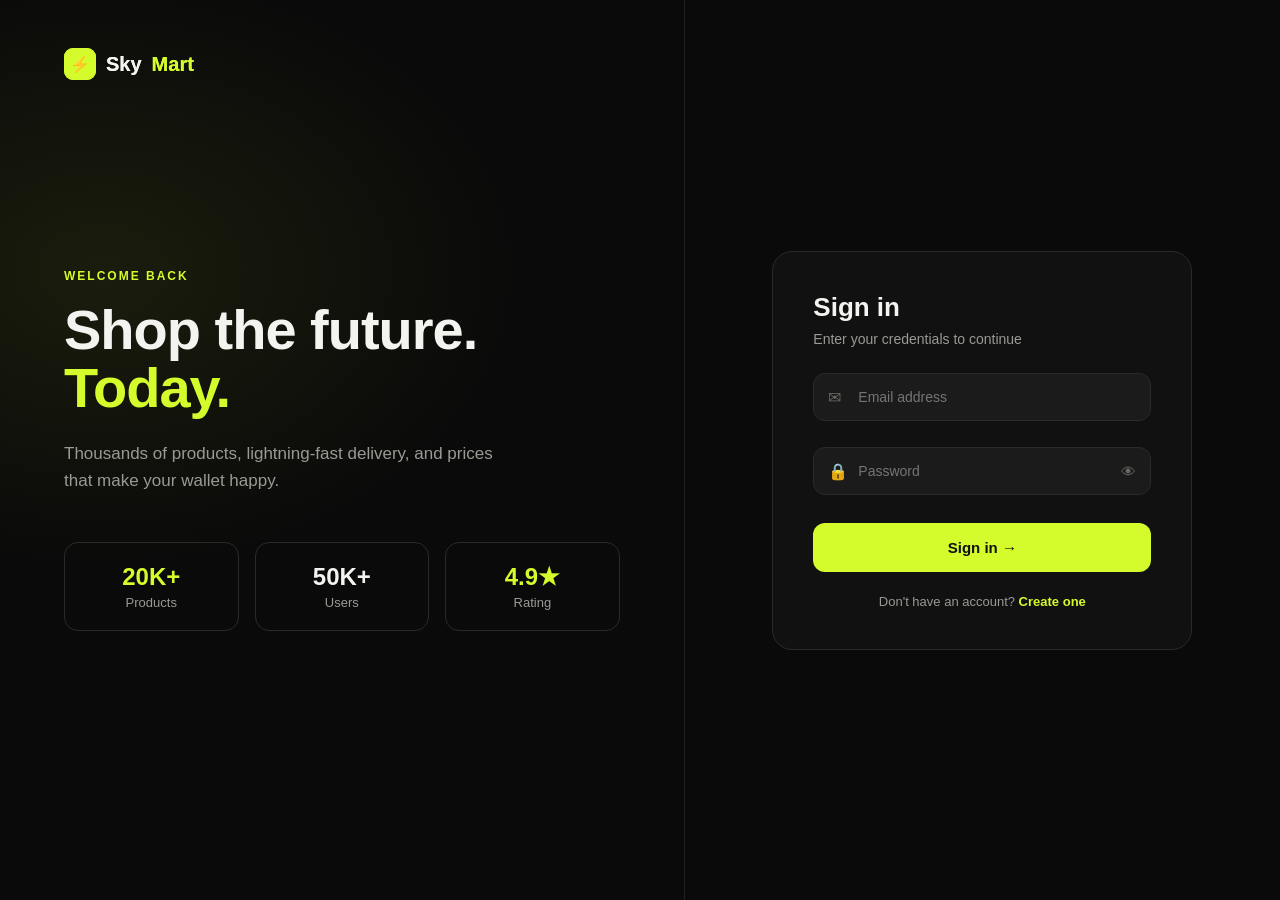
==== SkyMart-Separated/index.html @ 5b9cf9fe "first commit" ====
<!doctype html>
<html lang="en">

<head>
  <meta charset="UTF-8" />
  <title>SkyMart</title>
  <meta name="viewport" content="width=device-width, initial-scale=1.0" />
  <link rel="stylesheet" href="style.css" />
</head>

<body>
  <!-- ================= LOGIN VIEW ================= -->
  <section id="login-view" class="view active">
    <div class="login-left">
      <div class="brand">
        <span class="bolt">⚡</span><span class="sky">Sky</span><span class="mart">Mart</span>
      </div>
      <div class="eyebrow">WELCOME BACK</div>
      <div class="hero-title">
        Shop the future.<br /><span class="accent">Today.</span>
      </div>
      <p class="hero-sub">
        Thousands of products, lightning-fast delivery, and prices that make
        your wallet happy.
      </p>
      <div class="login-stats">
        <div class="lstat">
          <div class="num">20K+</div>
          <div class="lbl">Products</div>
        </div>
        <div class="lstat">
          <div class="num white">50K+</div>
          <div class="lbl">Users</div>
        </div>
        <div class="lstat">
          <div class="num">4.9★</div>
          <div class="lbl">Rating</div>
        </div>
      </div>
    </div>
    <div class="brand login-mobile-brand">
      <span class="bolt">⚡</span><span class="sky">Sky</span><span class="mart">Mart</span>
    </div>
    <div class="login-right">
      <div class="login-card">
        <div id="signin-form">
          <h2>Sign in</h2>
          <p class="sub">Enter your credentials to continue</p>
          <div class="field">
            <span class="icon">✉</span>
            <input id="email" type="email" placeholder="Email address" />
          </div>
          <div class="field">
            <span class="icon">🔒</span>
            <input id="password" type="password" placeholder="Password" />
            <span class="eye" onclick="togglePw('password')">👁</span>
          </div>
          <div class="error-msg" id="signin-error">
            Please enter both email and password.
          </div>
          <button class="signin-btn" onclick="signIn()">Sign in →</button>
          <div class="create-link">
            Don't have an account?
            <b onclick="toggleAuthForm('signup')">Create one</b>
          </div>
        </div>

        <div id="signup-form" style="display: none">
          <h2>Create account</h2>
          <p class="sub">Join SkyMart in a few seconds</p>
          <div class="field">
            <span class="icon">👤</span>
            <input id="signup-name" type="text" placeholder="Full name" />
          </div>
          <div class="field">
            <span class="icon">✉</span>
            <input id="signup-email" type="email" placeholder="Email address" />
          </div>
          <div class="field">
            <span class="icon">🔒</span>
            <input id="signup-password" type="password" placeholder="Password" />
            <span class="eye" onclick="togglePw('signup-password')">👁</span>
          </div>
          <div class="error-msg" id="signup-error">
            Please fill in all fields.
          </div>
          <button class="signin-btn" onclick="signUp()">
            Create account →
          </button>
          <div class="create-link">
            Already have an account?
            <b onclick="toggleAuthForm('signin')">Sign in</b>
          </div>
        </div>
      </div>
    </div>
  </section>

  <!-- ================= DASHBOARD VIEW ================= -->
  <section id="dashboard-view" class="view">
    <header class="topbar">
      <div class="brand" onclick="goPage('home')">
        <span class="bolt">⚡</span><span class="sky">Sky</span><span class="mart">Mart</span>
      </div>
      <nav class="mainnav">
        <a id="nav-home" class="active" onclick="goPage('home')">Home</a>
        <a id="nav-shop" onclick="goPage('shop')">Shop</a>
        <a id="nav-about" onclick="goPage('about')">About</a>
      </nav>
      <div class="nav-right">
        <div class="user-pill-wrap">
          <div class="user-pill" onclick="toggleProfileMenu()">
            <span class="avatar" id="nav-avatar">D</span>
            <span id="nav-username">Dhruv Sharma</span> ⌄
          </div>
          <div class="profile-menu" id="profile-menu">
            <button onclick="
                  closeProfileMenu();
                  showToastMsg('👤 Profile page coming soon');
                ">
              View Profile
            </button>
            <button onclick="
                  closeProfileMenu();
                  showToastMsg('📦 No past orders yet');
                ">
              My Orders
            </button>
            <button onclick="
                  closeProfileMenu();
                  goPage('shop');
                ">
              My Wishlist
            </button>
            <hr />
            <button class="danger" onclick="
                  closeProfileMenu();
                  signOut();
                ">
              Sign out
            </button>
          </div>
        </div>
        <button class="icon-btn" onclick="openCart()">
          🛒<span class="cart-badge" id="cart-badge" style="display: none">0</span>
        </button>
        <button class="icon-btn" onclick="signOut()">⇥</button>
      </div>
    </header>

    <main class="dash">
      <!-- ---- HOME PAGE ---- -->
      <div class="page active" id="page-home">
        <div class="hero-panel">
          <div class="left">
            <div class="greet">GOOD AFTERNOON 👋</div>
            <div class="welcome-title">
              Welcome back,<br /><span class="name" id="home-username">Dhruv!</span>
            </div>
            <p class="hero-desc">
              Discover today's picks — hand-curated products across
              electronics, fashion, and more.
            </p>
            <div class="hero-actions">
              <button class="btn-primary" onclick="goPage('shop')">
                Shop Now →
              </button>
              <button class="btn-secondary" onclick="goPage('shop')">
                View All Products
              </button>
            </div>
          </div>
          <div class="right">
            <button class="badge-card olive" onclick="goPage('shop')">
              <div class="big">20+</div>
              <div class="small">Products Available</div>
            </button>
            <button class="badge-card" onclick="showToastMsg('🚚 Free delivery on orders above ₹999')">
              <div class="big">Free</div>
              <div class="small">Delivery on ₹999+</div>
            </button>
          </div>
        </div>

        <div class="stat-row">
          <button class="stat-card" onclick="openCart()">
            <div class="stat-ico green">📦</div>
            <div>
              <div class="num" id="stat-cart-items">0</div>
              <div class="lbl">Cart Items</div>
              <div class="lbl2">In your bag</div>
            </div>
          </button>
          <button class="stat-card" onclick="openCart()">
            <div class="stat-ico blue">📈</div>
            <div>
              <div class="num" id="stat-cart-value">$0.00</div>
              <div class="lbl">Cart Value</div>
              <div class="lbl2">Ready to checkout</div>
            </div>
          </button>
          <button class="stat-card" onclick="seeAll('top')">
            <div class="stat-ico amber">⭐</div>
            <div>
              <div class="num">5</div>
              <div class="lbl">Top Products</div>
              <div class="lbl2">Highly rated</div>
            </div>
          </button>
          <button class="stat-card" onclick="goPage('shop')">
            <div class="stat-ico violet">🏷</div>
            <div>
              <div class="num">6</div>
              <div class="lbl">Categories</div>
              <div class="lbl2">To explore</div>
            </div>
          </button>
        </div>

        <div class="section-head">
          <h3>Shop by Category</h3>
          <button class="view-all" onclick="goPage('shop')">
            View All →
          </button>
        </div>
        <div class="cat-grid" id="home-cat-grid"></div>

        <div class="panels-row">
          <div class="panel">
            <div class="panel-head">
              <div class="title">⭐ Top Rated</div>
              <button class="see" onclick="seeAll('top')">See all →</button>
            </div>
            <div id="home-top-rated"></div>
          </div>
          <div class="panel">
            <div class="panel-head">
              <div class="title">⚡ New Arrivals</div>
              <button class="see" onclick="seeAll('new')">See all →</button>
            </div>
            <div id="home-new-arrivals"></div>
          </div>
        </div>

        <div class="feature-row">
          <button class="feature-card" onclick="
                showToastMsg(
                  '⚡ Same-day delivery available on select pin codes',
                )
              ">
            <div class="ico">⚡</div>
            <div>
              <div class="ftitle">Fast Delivery</div>
              <div class="fsub">Same-day on select items</div>
            </div>
          </button>
          <button class="feature-card" onclick="
                showToastMsg(
                  '🛡 All payments are secured with 256-bit encryption',
                )
              ">
            <div class="ico">🛡</div>
            <div>
              <div class="ftitle">Secure Payments</div>
              <div class="fsub">100% encrypted checkout</div>
            </div>
          </button>
          <button class="feature-card" onclick="
                showToastMsg(
                  '🏷 Found it cheaper elsewhere? We will match the price',
                )
              ">
            <div class="ico">🏷</div>
            <div>
              <div class="ftitle">Best Prices</div>
              <div class="fsub">Price-match guarantee</div>
            </div>
          </button>
        </div>
      </div>

      <!-- ---- SHOP PAGE ---- -->
      <div class="page" id="page-shop">
        <div class="shop-head">
          <h2>Shop All Products</h2>
          <p>Browse the full SkyMart catalog across every category.</p>
        </div>
        <div class="filter-banner" id="filter-banner">
          <span id="filter-banner-text"></span>
          <button onclick="clearTagFilter()">✕</button>
        </div>
        <div class="search-row">
          <input type="text" id="search-input" placeholder="Search products…" oninput="onSearch()" />
        </div>
        <div class="chip-row" id="chip-row"></div>
        <div class="shop-grid" id="shop-grid"></div>
      </div>

      <!-- ---- ABOUT PAGE ---- -->
      <div class="page" id="page-about">
        <div class="about-hero">
          <h2>Shopping made <span class="accent">simple</span>.</h2>
          <p>
            SkyMart is a curated marketplace built to make everyday shopping
            fast, honest, and a little more delightful — from electronics to
            home essentials, all in one place.
          </p>
        </div>
        <div class="about-grid">
          <button class="about-card" onclick="
                showToastMsg(
                  '🚀 We started SkyMart in 2021 with one warehouse and a big idea',
                )
              ">
            <div class="ico">🚀</div>
            <h4>Our Mission</h4>
            <p>
              Bring quality products to every doorstep with transparent
              pricing and zero guesswork.
            </p>
          </button>
          <button class="about-card" onclick="
                showToastMsg(
                  '🌍 12 fulfilment hubs and counting, across the country',
                )
              ">
            <div class="ico">🌍</div>
            <h4>Where We Ship</h4>
            <p>
              Serving customers nationwide with regional hubs that keep
              delivery times short.
            </p>
          </button>
          <button class="about-card" onclick="
                showToastMsg(
                  '🤝 Every seller on SkyMart is verified before they can list',
                )
              ">
            <div class="ico">🤝</div>
            <h4>Our Promise</h4>
            <p>
              Every item is checked for quality, and every order is backed by
              our price-match guarantee.
            </p>
          </button>
        </div>

        <div class="about-faq">
          <div class="faq-item" onclick="toggleFaq(this)">
            <div class="faq-q">
              <span>What are your delivery timelines?</span><span class="chev">⌄</span>
            </div>
            <div class="faq-a">
              Most orders arrive within 2–5 business days. Select items in
              major cities qualify for same-day delivery.
            </div>
          </div>
          <div class="faq-item" onclick="toggleFaq(this)">
            <div class="faq-q">
              <span>What is your return policy?</span><span class="chev">⌄</span>
            </div>
            <div class="faq-a">
              You can return most items within 7 days of delivery for a full
              refund, as long as they're unused and in original packaging.
            </div>
          </div>
          <div class="faq-item" onclick="toggleFaq(this)">
            <div class="faq-q">
              <span>Do you ship internationally?</span><span class="chev">⌄</span>
            </div>
            <div class="faq-a">
              Not yet — right now SkyMart only delivers within the country,
              but international shipping is on our roadmap.
            </div>
          </div>
        </div>

        <div class="about-contact">
          <div>
            <h4>Need help with an order?</h4>
            <p>
              Our support team replies within a few hours, every day of the
              week.
            </p>
          </div>
          <button class="btn-primary" onclick="
                showToastMsg(
                  '📩 Support request sent! We will email you shortly.',
                )
              ">
            Contact Support
          </button>
        </div>
      </div>
    </main>
  </section>

  <!-- ================= CART OVERLAY ================= -->
  <div class="overlay" id="cart-overlay" onclick="closeCartOutside(event)">
    <div class="cart-panel">
      <div class="cart-head">
        <h3>Your Cart</h3>
        <button class="cart-close" onclick="closeCart()">✕</button>
      </div>
      <div class="cart-body" id="cart-body"></div>
      <div class="cart-foot" id="cart-foot" style="display: none">
        <div class="cart-total-row">
          <span>Total</span><b id="cart-total">$0.00</b>
        </div>
        <button class="signin-btn" onclick="openCheckout()">
          Checkout →
        </button>
      </div>
    </div>
  </div>

  <!-- ================= PRODUCT DETAIL MODAL ================= -->
  <div class="overlay center" id="product-overlay" onclick="closeOverlayOutside(event, 'product-overlay')">
    <div class="modal-card">
      <div class="cart-head">
        <h3>Product Details</h3>
        <button class="cart-close" onclick="closeModal('product-overlay')">
          ✕
        </button>
      </div>
      <div class="modal-body">
        <div class="pd-thumb" id="pd-thumb"></div>
        <div class="pd-cat" id="pd-cat"></div>
        <div class="pd-name" id="pd-name"></div>
        <div class="pd-price" id="pd-price"></div>
        <p class="pd-desc" id="pd-desc"></p>
        <div class="pd-actions">
          <button class="signin-btn" id="pd-add-btn" style="margin-top: 0"></button>
        </div>
      </div>
    </div>
  </div>

  <!-- ================= CHECKOUT MODAL ================= -->
  <div class="overlay center" id="checkout-overlay" onclick="closeOverlayOutside(event, 'checkout-overlay')">
    <div class="modal-card">
      <div class="cart-head">
        <h3>Checkout</h3>
        <button class="cart-close" onclick="closeModal('checkout-overlay')">
          ✕
        </button>
      </div>
      <div class="modal-body">
        <div class="form-row">
          <label>Full name</label>
          <input type="text" id="co-name" placeholder="Dhruv Sharma" />
        </div>
        <div class="form-row">
          <label>Delivery address</label>
          <input type="text" id="co-address" placeholder="House no., street, area" />
        </div>
        <div class="form-2col">
          <div class="form-row">
            <label>City</label>
            <input type="text" id="co-city" placeholder="Noida" />
          </div>
          <div class="form-row">
            <label>Pincode</label>
            <input type="text" id="co-pincode" placeholder="201301" />
          </div>
        </div>
        <div class="form-row">
          <label>Payment method</label>
          <div class="pay-row">
            <button class="pay-chip active" id="pay-upi" onclick="selectPayment('upi')">
              UPI
            </button>
            <button class="pay-chip" id="pay-card" onclick="selectPayment('card')">
              Card
            </button>
            <button class="pay-chip" id="pay-cod" onclick="selectPayment('cod')">
              Cash on Delivery
            </button>
          </div>
        </div>
        <div class="co-summary" id="co-summary"></div>
        <div class="error-msg" id="checkout-error">
          Please fill in your name and address.
        </div>
        <button class="signin-btn" onclick="placeOrder()">
          Place Order →
        </button>
      </div>
    </div>
  </div>

  <div class="toast" id="toast">✅ Logged out. See you soon! 👋</div>

  <script src="script.js"></script>
</body>

</html>
---- SkyMart-Separated/style.css ----
:root {
  --bg: #0a0a0a;
  --panel: #111111;
  --panel-2: #161616;
  --border: #2a2a2a;
  --border-soft: #1f1f1f;
  --lime: #d4fb2b;
  --lime-dim: #a8c922;
  --text: #f3f3f0;
  --text-dim: #9a9a94;
  --text-faint: #6b6b66;
  --white-card: #ffffff;
  --white-card-text: #111111;
}
* {
  box-sizing: border-box;
  margin: 0;
  padding: 0;
}
body {
  background: var(--bg);
  color: var(--text);
  font-family:
    "Inter",
    -apple-system,
    BlinkMacSystemFont,
    "Segoe UI",
    sans-serif;
  -webkit-font-smoothing: antialiased;
}
a {
  color: inherit;
  text-decoration: none;
}
button {
  font-family: inherit;
  cursor: pointer;
}

.view {
  display: none;
}
.view.active {
  display: block;
}
.page {
  display: none;
}
.page.active {
  display: block;
}

/* ---------- LOGIN VIEW ---------- */
#login-view {
  min-height: 100vh;
  display: grid;
  grid-template-columns: 1.15fr 1fr;
}
#login-view:not(.active) {
  display: none;
}
.login-mobile-brand {
  display: none;
}
@media (max-width: 900px) {
  #login-view {
    grid-template-columns: 1fr;
  }
  .login-left {
    display: none;
  }
  .login-mobile-brand {
    display: flex;
    align-items: center;
    gap: 10px;
    font-size: 19px;
    font-weight: 700;
    padding: 24px 20px 0;
    justify-content: center;
    position: static;
    top: auto;
    left: auto;
  }
}
.login-left {
  position: relative;
  padding: 56px 64px;
  display: flex;
  flex-direction: column;
  justify-content: center;
  background:
    radial-gradient(
      700px 500px at 15% 30%,
      rgba(212, 251, 43, 0.08),
      transparent 60%
    ),
    var(--bg);
  border-right: 1px solid var(--border-soft);
}
.brand {
  display: flex;
  align-items: center;
  gap: 10px;
  font-size: 20px;
  font-weight: 700;
  position: absolute;
  top: 48px;
  left: 64px;
  cursor: pointer;
}
.brand .bolt {
  width: 32px;
  height: 32px;
  background: var(--lime);
  border-radius: 9px;
  display: flex;
  align-items: center;
  justify-content: center;
  color: #111;
  font-size: 16px;
}
.brand .sky {
  color: var(--text);
}
.brand .mart {
  color: var(--lime);
}
.eyebrow {
  color: var(--lime);
  letter-spacing: 2px;
  font-size: 12px;
  font-weight: 700;
  margin-bottom: 18px;
}
.hero-title {
  font-size: 56px;
  font-weight: 800;
  line-height: 1.05;
  letter-spacing: -1px;
}
.hero-title .accent {
  color: var(--lime);
}
.hero-sub {
  margin-top: 22px;
  color: var(--text-dim);
  font-size: 17px;
  line-height: 1.6;
  max-width: 440px;
}
.login-stats {
  display: flex;
  gap: 16px;
  margin-top: 48px;
}
.lstat {
  border: 1px solid var(--border);
  border-radius: 14px;
  padding: 20px 26px;
  text-align: center;
  flex: 1;
}
.lstat .num {
  font-size: 24px;
  font-weight: 800;
  color: var(--lime);
}
.lstat .num.white {
  color: var(--text);
}
.lstat .lbl {
  font-size: 13px;
  color: var(--text-dim);
  margin-top: 4px;
}
.login-right {
  display: flex;
  align-items: center;
  justify-content: center;
  padding: 40px;
  position: relative;
}
.login-card {
  width: 100%;
  max-width: 420px;
  background: var(--panel);
  border: 1px solid var(--border);
  border-radius: 20px;
  padding: 40px;
}
.login-card h2 {
  font-size: 26px;
  font-weight: 800;
}
.login-card p.sub {
  color: var(--text-dim);
  margin-top: 8px;
  font-size: 14px;
}
.field {
  margin-top: 26px;
  position: relative;
}
.field input {
  width: 100%;
  background: #1b1b1b;
  border: 1px solid var(--border);
  border-radius: 12px;
  padding: 15px 44px;
  color: var(--text);
  font-size: 14px;
  outline: none;
}
.field input:focus {
  border-color: var(--lime);
}
.field .icon {
  position: absolute;
  left: 15px;
  top: 50%;
  transform: translateY(-50%);
  color: var(--text-faint);
  font-size: 16px;
}
.field .eye {
  position: absolute;
  right: 15px;
  top: 50%;
  transform: translateY(-50%);
  color: var(--text-faint);
  cursor: pointer;
  font-size: 15px;
}
.signin-btn {
  width: 100%;
  margin-top: 28px;
  background: var(--lime);
  color: #111;
  border: none;
  border-radius: 12px;
  padding: 16px;
  font-weight: 700;
  font-size: 15px;
  display: flex;
  align-items: center;
  justify-content: center;
  gap: 8px;
  transition:
    transform 0.15s ease,
    filter 0.15s ease;
}
.signin-btn:hover {
  filter: brightness(1.08);
  transform: translateY(-1px);
}
.signin-btn:disabled {
  opacity: 0.5;
  cursor: not-allowed;
  transform: none !important;
}
.create-link {
  margin-top: 22px;
  text-align: center;
  font-size: 13px;
  color: var(--text-dim);
}
.create-link b {
  color: var(--lime);
  cursor: pointer;
}
.error-msg {
  color: #ff6b6b;
  font-size: 12px;
  margin-top: 8px;
  display: none;
}
.error-msg.show {
  display: block;
}

.toast {
  position: fixed;
  bottom: 28px;
  right: 28px;
  background: #151b0f;
  border: 1px solid #3a4a1e;
  color: var(--lime);
  padding: 14px 20px;
  border-radius: 12px;
  font-size: 14px;
  font-weight: 600;
  display: flex;
  align-items: center;
  gap: 10px;
  opacity: 0;
  transform: translateY(12px);
  transition:
    opacity 0.35s ease,
    transform 0.35s ease;
  pointer-events: none;
  z-index: 300;
  max-width: 340px;
}
.toast.show {
  opacity: 1;
  transform: translateY(0);
}

/* ---------- DASHBOARD VIEW ---------- */
header.topbar {
  display: flex;
  align-items: center;
  justify-content: space-between;
  padding: 18px 48px;
  border-bottom: 1px solid var(--border-soft);
  position: sticky;
  top: 0;
  z-index: 10;
  background: rgba(10, 10, 10, 0.85);
  backdrop-filter: blur(8px);
}
nav.mainnav {
  display: flex;
  gap: 36px;
  font-size: 15px;
}
nav.mainnav a {
  color: var(--text-dim);
  transition: color 0.15s;
  cursor: pointer;
}
nav.mainnav a.active,
nav.mainnav a:hover {
  color: var(--lime);
  font-weight: 600;
}
.nav-right {
  display: flex;
  align-items: center;
  gap: 16px;
}
.user-pill-wrap {
  position: relative;
}
.user-pill {
  display: flex;
  align-items: center;
  gap: 10px;
  border: 1px solid var(--border);
  border-radius: 30px;
  padding: 6px 16px 6px 6px;
  font-size: 14px;
  font-weight: 600;
  transition: border-color 0.15s;
}
.user-pill:hover {
  border-color: var(--lime);
}
.avatar {
  width: 26px;
  height: 26px;
  background: var(--lime);
  color: #111;
  border-radius: 50%;
  display: flex;
  align-items: center;
  justify-content: center;
  font-weight: 800;
  font-size: 13px;
}
.icon-btn {
  width: 40px;
  height: 40px;
  border: 1px solid var(--border);
  border-radius: 50%;
  display: flex;
  align-items: center;
  justify-content: center;
  color: var(--text-dim);
  background: transparent;
  font-size: 16px;
  transition:
    border-color 0.15s,
    color 0.15s;
  position: relative;
}
.icon-btn:hover {
  border-color: var(--lime);
  color: var(--lime);
}
.cart-badge {
  position: absolute;
  top: -6px;
  right: -6px;
  background: var(--lime);
  color: #111;
  font-size: 10px;
  font-weight: 800;
  min-width: 18px;
  height: 18px;
  border-radius: 9px;
  display: flex;
  align-items: center;
  justify-content: center;
  padding: 0 4px;
}
.profile-menu {
  position: absolute;
  top: calc(100% + 10px);
  right: 0;
  background: var(--panel);
  border: 1px solid var(--border);
  border-radius: 14px;
  min-width: 190px;
  padding: 8px;
  display: none;
  flex-direction: column;
  gap: 2px;
  box-shadow: 0 10px 30px rgba(0, 0, 0, 0.4);
  z-index: 50;
}
.profile-menu.show {
  display: flex;
}
.profile-menu button {
  background: none;
  border: none;
  color: var(--text);
  text-align: left;
  padding: 10px 12px;
  border-radius: 9px;
  font-size: 13px;
  font-weight: 600;
  transition: background 0.15s;
}
.profile-menu button:hover {
  background: #1e1e1e;
}
.profile-menu button.danger {
  color: #ff8a8a;
}
.profile-menu hr {
  border: none;
  border-top: 1px solid var(--border-soft);
  margin: 4px 0;
}

main.dash {
  padding: 36px 48px 70px;
}

.hero-panel {
  border: 1px solid var(--border);
  border-radius: 22px;
  padding: 44px 48px;
  display: flex;
  justify-content: space-between;
  gap: 32px;
  background: radial-gradient(
    600px 300px at 90% 0%,
    rgba(212, 251, 43, 0.05),
    transparent 60%
  );
}
.hero-panel .left {
  max-width: 640px;
}
.greet {
  color: var(--lime);
  font-size: 13px;
  font-weight: 700;
  letter-spacing: 1px;
  margin-bottom: 14px;
}
.welcome-title {
  font-size: 46px;
  font-weight: 800;
  line-height: 1.1;
}
.welcome-title .name {
  color: var(--lime);
}
.hero-desc {
  color: var(--text-dim);
  margin-top: 16px;
  font-size: 15px;
  line-height: 1.6;
  max-width: 480px;
}
.hero-actions {
  display: flex;
  gap: 14px;
  margin-top: 28px;
}
.btn-primary {
  background: var(--lime);
  color: #111;
  border: none;
  border-radius: 12px;
  padding: 14px 26px;
  font-weight: 700;
  font-size: 14px;
  display: flex;
  align-items: center;
  gap: 8px;
  transition:
    transform 0.15s,
    filter 0.15s;
}
.btn-primary:hover {
  filter: brightness(1.08);
  transform: translateY(-1px);
}
.btn-secondary {
  background: transparent;
  color: var(--text);
  border: 1px solid var(--border);
  border-radius: 12px;
  padding: 14px 26px;
  font-weight: 600;
  font-size: 14px;
  transition: border-color 0.15s;
}
.btn-secondary:hover {
  border-color: var(--text-dim);
}
.hero-panel .right {
  display: flex;
  flex-direction: column;
  gap: 16px;
  min-width: 220px;
}
.badge-card {
  border-radius: 16px;
  padding: 20px 24px;
  border: 1px solid var(--border);
  text-align: left;
  background: none;
  transition:
    border-color 0.15s,
    transform 0.15s;
}
.badge-card:hover {
  transform: translateY(-2px);
  border-color: var(--text-dim);
}
.badge-card.olive {
  background: #1c2107;
  border-color: #33390f;
}
.badge-card.olive:hover {
  border-color: var(--lime);
}
.badge-card .big {
  font-size: 26px;
  font-weight: 800;
  color: var(--text);
}
.badge-card.olive .big {
  color: var(--lime);
}
.badge-card .small {
  font-size: 13px;
  color: var(--text-dim);
  margin-top: 4px;
}

.stat-row {
  display: grid;
  grid-template-columns: repeat(4, 1fr);
  gap: 18px;
  margin-top: 24px;
}
.stat-card {
  border: 1px solid var(--border);
  border-radius: 16px;
  padding: 20px 22px;
  display: flex;
  align-items: center;
  gap: 16px;
  text-align: left;
  background: none;
  transition:
    border-color 0.15s,
    transform 0.15s;
}
.stat-card:hover {
  border-color: var(--lime);
  transform: translateY(-2px);
}
.stat-ico {
  width: 44px;
  height: 44px;
  border-radius: 12px;
  display: flex;
  align-items: center;
  justify-content: center;
  font-size: 20px;
}
.stat-ico.green {
  background: #1c2107;
}
.stat-ico.blue {
  background: #0e1a2b;
}
.stat-ico.amber {
  background: #2b1e0a;
}
.stat-ico.violet {
  background: #1e1530;
}
.stat-card .num {
  font-size: 20px;
  font-weight: 800;
  color: var(--text);
}
.stat-card .lbl {
  font-size: 13px;
  color: var(--text-dim);
}
.stat-card .lbl2 {
  font-size: 12px;
  color: var(--text-faint);
}

.section-head {
  display: flex;
  justify-content: space-between;
  align-items: center;
  margin-top: 48px;
  margin-bottom: 20px;
}
.section-head h3 {
  font-size: 22px;
  font-weight: 800;
}
.section-head .view-all {
  color: var(--lime);
  font-size: 14px;
  font-weight: 600;
  display: flex;
  align-items: center;
  gap: 6px;
  cursor: pointer;
  background: none;
  border: none;
  font-family: inherit;
}

.cat-grid {
  display: grid;
  grid-template-columns: repeat(4, 1fr);
  gap: 18px;
}
.cat-card {
  background: var(--white-card);
  color: var(--white-card-text);
  border-radius: 16px;
  padding: 26px 20px;
  text-align: center;
  transition: transform 0.15s ease;
  cursor: pointer;
  border: none;
  font-family: inherit;
}
.cat-card:hover {
  transform: translateY(-3px);
}
.cat-card .emoji {
  font-size: 30px;
  margin-bottom: 10px;
}
.cat-card .cname {
  font-weight: 700;
  font-size: 15px;
}
.cat-card .ccount {
  font-size: 12px;
  color: #8a8a86;
  margin-top: 2px;
}

.panels-row {
  display: grid;
  grid-template-columns: 1fr 1fr;
  gap: 24px;
  margin-top: 36px;
}
.panel {
  border: 1px solid var(--border);
  border-radius: 18px;
  padding: 26px;
}
.panel-head {
  display: flex;
  align-items: center;
  justify-content: space-between;
  margin-bottom: 18px;
}
.panel-head .title {
  display: flex;
  align-items: center;
  gap: 10px;
  font-weight: 800;
  font-size: 17px;
}
.panel-head .see {
  color: var(--lime);
  font-size: 13px;
  font-weight: 600;
  cursor: pointer;
  background: none;
  border: none;
  font-family: inherit;
}
.prod-row {
  display: flex;
  align-items: center;
  gap: 14px;
  background: var(--white-card);
  border-radius: 14px;
  padding: 12px 16px;
  margin-bottom: 10px;
}
.prod-thumb {
  width: 44px;
  height: 44px;
  border-radius: 10px;
  flex-shrink: 0;
  display: flex;
  align-items: center;
  justify-content: center;
  font-size: 20px;
  cursor: pointer;
}
.prod-name {
  color: #333;
  font-size: 13px;
  flex: 2;
  cursor: pointer;
}
.prod-price {
  color: #5a6b12;
  font-weight: 700;
  font-size: 15px;
  flex: 1;
}
.add-btn {
  width: 34px;
  height: 34px;
  border-radius: 9px;
  background: #eef7c8;
  border: none;
  display: flex;
  align-items: center;
  justify-content: center;
  color: #5a6b12;
  font-size: 15px;
  transition: background 0.15s;
}
.add-btn:hover {
  background: #dff08a;
}
.add-btn.added {
  background: var(--lime);
  color: #111;
}

.feature-row {
  display: grid;
  grid-template-columns: repeat(3, 1fr);
  gap: 18px;
  margin-top: 40px;
}
.feature-card {
  border: 1px solid var(--border);
  border-radius: 16px;
  padding: 22px 24px;
  display: flex;
  align-items: center;
  gap: 16px;
  text-align: left;
  background: none;
  transition:
    border-color 0.15s,
    transform 0.15s;
  width: 100%;
}
.feature-card:hover {
  border-color: var(--lime);
  transform: translateY(-2px);
}
.feature-card .ico {
  font-size: 20px;
}
.feature-card .ftitle {
  font-weight: 700;
  font-size: 15px;
}
.feature-card .fsub {
  color: var(--text-dim);
  font-size: 13px;
  margin-top: 2px;
}

/* ---------- SHOP PAGE ---------- */
.shop-head h2 {
  font-size: 28px;
  font-weight: 800;
}
.shop-head p {
  color: var(--text-dim);
  margin-top: 6px;
  font-size: 14px;
}
.filter-banner {
  display: none;
  align-items: center;
  gap: 10px;
  margin-top: 18px;
  background: #1c2107;
  border: 1px solid #33390f;
  color: var(--lime);
  padding: 10px 16px;
  border-radius: 10px;
  font-size: 13px;
  font-weight: 600;
  width: fit-content;
}
.filter-banner.show {
  display: flex;
}
.filter-banner button {
  background: none;
  border: none;
  color: var(--lime);
  font-weight: 800;
  cursor: pointer;
  font-size: 14px;
}
.search-row {
  margin-top: 22px;
}
.search-row input {
  width: 100%;
  max-width: 420px;
  background: #161616;
  border: 1px solid var(--border);
  border-radius: 12px;
  padding: 13px 16px;
  color: var(--text);
  font-size: 14px;
  outline: none;
}
.search-row input:focus {
  border-color: var(--lime);
}
.chip-row {
  display: flex;
  gap: 10px;
  flex-wrap: wrap;
  margin-top: 18px;
}
.chip {
  border: 1px solid var(--border);
  background: transparent;
  color: var(--text-dim);
  padding: 9px 18px;
  border-radius: 30px;
  font-size: 13px;
  font-weight: 600;
  transition: all 0.15s;
  font-family: inherit;
}
.chip:hover {
  border-color: var(--lime);
  color: var(--text);
}
.chip.active {
  background: var(--lime);
  color: #111;
  border-color: var(--lime);
}
.shop-grid {
  display: grid;
  grid-template-columns: repeat(4, 1fr);
  gap: 18px;
  margin-top: 26px;
}
.shop-card {
  background: var(--white-card);
  color: var(--white-card-text);
  border-radius: 16px;
  padding: 18px;
  display: flex;
  flex-direction: column;
  gap: 10px;
}
.shop-thumb {
  width: 100%;
  height: 110px;
  border-radius: 12px;
  display: flex;
  align-items: center;
  justify-content: center;
  font-size: 38px;
  cursor: pointer;
}
.shop-card .sname {
  font-weight: 700;
  font-size: 14px;
  cursor: pointer;
}
.shop-card .scat {
  font-size: 11px;
  color: #8a8a86;
  text-transform: uppercase;
  letter-spacing: 0.5px;
}
.shop-card .sprice {
  color: #5a6b12;
  font-weight: 800;
  font-size: 16px;
  margin-top: auto;
}
.shop-card .sfoot {
  display: flex;
  align-items: center;
  justify-content: space-between;
  margin-top: 6px;
}
.shop-add {
  background: #111;
  color: var(--lime);
  border: none;
  border-radius: 9px;
  padding: 9px 14px;
  font-weight: 700;
  font-size: 12px;
  display: flex;
  align-items: center;
  gap: 6px;
  transition: background 0.15s;
}
.shop-add:hover {
  background: #2a2a2a;
}
.qty-ctrl {
  display: flex;
  align-items: center;
  gap: 10px;
  background: #111;
  border-radius: 9px;
  padding: 6px 10px;
}
.qty-ctrl button {
  background: none;
  border: none;
  color: var(--lime);
  font-weight: 800;
  font-size: 14px;
}
.qty-ctrl span {
  color: #fff;
  font-weight: 700;
  font-size: 13px;
  min-width: 14px;
  text-align: center;
}
.empty-state {
  text-align: center;
  padding: 70px 20px;
  color: var(--text-dim);
}
.empty-state .big-ico {
  font-size: 40px;
  margin-bottom: 14px;
}

/* ---------- ABOUT PAGE ---------- */
.about-hero {
  border: 1px solid var(--border);
  border-radius: 22px;
  padding: 56px;
  text-align: center;
  background: radial-gradient(
    600px 300px at 50% 0%,
    rgba(212, 251, 43, 0.06),
    transparent 60%
  );
}
.about-hero h2 {
  font-size: 36px;
  font-weight: 800;
}
.about-hero .accent {
  color: var(--lime);
}
.about-hero p {
  color: var(--text-dim);
  max-width: 560px;
  margin: 18px auto 0;
  font-size: 15px;
  line-height: 1.7;
}
.about-grid {
  display: grid;
  grid-template-columns: repeat(3, 1fr);
  gap: 18px;
  margin-top: 36px;
}
.about-card {
  border: 1px solid var(--border);
  border-radius: 16px;
  padding: 26px;
  transition:
    border-color 0.15s,
    transform 0.15s;
  cursor: pointer;
  text-align: left;
  background: none;
  width: 100%;
}
.about-card:hover {
  border-color: var(--lime);
  transform: translateY(-2px);
}
.about-card .ico {
  font-size: 24px;
  margin-bottom: 12px;
}
.about-card h4 {
  font-size: 16px;
  font-weight: 800;
  margin-bottom: 6px;
}
.about-card p {
  color: var(--text-dim);
  font-size: 13px;
  line-height: 1.6;
}
.about-contact {
  margin-top: 36px;
  border: 1px solid var(--border);
  border-radius: 16px;
  padding: 30px 34px;
  display: flex;
  justify-content: space-between;
  align-items: center;
  flex-wrap: wrap;
  gap: 16px;
}
.about-contact h4 {
  font-size: 17px;
  font-weight: 800;
}
.about-contact p {
  color: var(--text-dim);
  font-size: 13px;
  margin-top: 4px;
}
.about-faq {
  margin-top: 36px;
}
.faq-item {
  border: 1px solid var(--border);
  border-radius: 14px;
  padding: 18px 22px;
  margin-bottom: 12px;
  cursor: pointer;
}
.faq-q {
  display: flex;
  justify-content: space-between;
  align-items: center;
  font-weight: 700;
  font-size: 14px;
}
.faq-a {
  color: var(--text-dim);
  font-size: 13px;
  margin-top: 10px;
  line-height: 1.6;
  display: none;
}
.faq-item.open .faq-a {
  display: block;
}
.faq-item.open .faq-q .chev {
  transform: rotate(180deg);
}
.faq-q .chev {
  transition: transform 0.2s;
}

/* ---------- OVERLAYS / MODALS ---------- */
.overlay {
  position: fixed;
  inset: 0;
  background: rgba(0, 0, 0, 0.6);
  z-index: 100;
  display: none;
  align-items: stretch;
  justify-content: flex-end;
}
.overlay.show {
  display: flex;
}
.overlay.center {
  align-items: center;
  justify-content: center;
}
.cart-panel {
  width: 100%;
  max-width: 420px;
  background: var(--panel);
  border-left: 1px solid var(--border);
  height: 100%;
  display: flex;
  flex-direction: column;
  animation: slidein 0.25s ease;
}
@keyframes slidein {
  from {
    transform: translateX(100%);
  }
  to {
    transform: translateX(0);
  }
}
.cart-head {
  display: flex;
  align-items: center;
  justify-content: space-between;
  padding: 22px 24px;
  border-bottom: 1px solid var(--border-soft);
}
.cart-head h3 {
  font-size: 18px;
  font-weight: 800;
}
.cart-close {
  background: none;
  border: none;
  color: var(--text-dim);
  font-size: 20px;
  cursor: pointer;
}
.cart-body {
  flex: 1;
  overflow-y: auto;
  padding: 20px 24px;
}
.cart-item {
  display: flex;
  align-items: center;
  gap: 14px;
  padding: 14px 0;
  border-bottom: 1px solid var(--border-soft);
}
.cart-item .thumb {
  width: 46px;
  height: 46px;
  border-radius: 10px;
  display: flex;
  align-items: center;
  justify-content: center;
  font-size: 20px;
  flex-shrink: 0;
  cursor: pointer;
}
.cart-item .info {
  flex: 1;
  cursor: pointer;
}
.cart-item .name {
  font-size: 14px;
  font-weight: 600;
}
.cart-item .price {
  color: var(--lime);
  font-size: 13px;
  margin-top: 2px;
}
.cart-item .qty-ctrl {
  background: #1b1b1b;
}
.cart-item .remove {
  background: none;
  border: none;
  color: var(--text-faint);
  font-size: 15px;
  cursor: pointer;
}
.cart-foot {
  padding: 22px 24px;
  border-top: 1px solid var(--border-soft);
}
.cart-total-row {
  display: flex;
  justify-content: space-between;
  font-size: 15px;
  margin-bottom: 16px;
}
.cart-total-row b {
  color: var(--lime);
  font-size: 18px;
}
.cart-empty {
  text-align: center;
  padding: 60px 10px;
  color: var(--text-dim);
}
.cart-empty .big-ico {
  font-size: 36px;
  margin-bottom: 12px;
}

.modal-card {
  background: var(--panel);
  border: 1px solid var(--border);
  border-radius: 20px;
  max-width: 460px;
  width: 100%;
  margin: 20px;
  max-height: 88vh;
  overflow-y: auto;
  animation: popin 0.2s ease;
}
@keyframes popin {
  from {
    opacity: 0;
    transform: scale(0.96);
  }
  to {
    opacity: 1;
    transform: scale(1);
  }
}
.modal-body {
  padding: 24px;
}
.pd-thumb {
  width: 100%;
  height: 190px;
  border-radius: 14px;
  display: flex;
  align-items: center;
  justify-content: center;
  font-size: 74px;
}
.pd-cat {
  font-size: 12px;
  color: var(--lime);
  text-transform: uppercase;
  letter-spacing: 0.6px;
  font-weight: 700;
  margin-top: 18px;
}
.pd-name {
  font-size: 22px;
  font-weight: 800;
  margin-top: 6px;
}
.pd-price {
  font-size: 24px;
  font-weight: 800;
  color: var(--lime);
  margin-top: 10px;
}
.pd-desc {
  color: var(--text-dim);
  font-size: 14px;
  line-height: 1.7;
  margin-top: 14px;
}
.pd-actions {
  display: flex;
  gap: 12px;
  margin-top: 24px;
}

.form-row {
  margin-top: 18px;
}
.form-row label {
  font-size: 12px;
  color: var(--text-dim);
  font-weight: 600;
  margin-bottom: 6px;
  display: block;
}
.form-row input {
  width: 100%;
  background: #1b1b1b;
  border: 1px solid var(--border);
  border-radius: 10px;
  padding: 12px 14px;
  color: var(--text);
  font-size: 14px;
  outline: none;
}
.form-row input:focus {
  border-color: var(--lime);
}
.form-2col {
  display: grid;
  grid-template-columns: 1fr 1fr;
  gap: 14px;
}
.pay-row {
  display: flex;
  gap: 10px;
  margin-top: 10px;
}
.pay-chip {
  flex: 1;
  border: 1px solid var(--border);
  border-radius: 10px;
  padding: 12px;
  text-align: center;
  font-size: 13px;
  font-weight: 600;
  color: var(--text-dim);
  transition: all 0.15s;
  background: none;
}
.pay-chip.active {
  border-color: var(--lime);
  color: var(--lime);
  background: #1c2107;
}
.co-summary {
  background: #161616;
  border-radius: 12px;
  padding: 16px 18px;
  margin-top: 20px;
  font-size: 13px;
}
.co-summary .row {
  display: flex;
  justify-content: space-between;
  margin-bottom: 8px;
  color: var(--text-dim);
}
.co-summary .row.total {
  color: var(--text);
  font-weight: 800;
  font-size: 15px;
  border-top: 1px solid var(--border-soft);
  padding-top: 10px;
  margin-top: 6px;
}

@media (max-width: 1000px) {
  .stat-row,
  .cat-grid,
  .shop-grid,
  .about-grid {
    grid-template-columns: repeat(2, 1fr);
  }
  .panels-row,
  .feature-row,
  .form-2col {
    grid-template-columns: 1fr;
  }
  .hero-panel {
    flex-direction: column;
  }
  main.dash,
  header.topbar {
    padding-left: 20px;
    padding-right: 20px;
  }
  nav.mainnav {
    display: flex;
    gap: 20px;
  }
}

header.topbar{
    display:flex;
    align-items:center;
    justify-content:space-between;
}

.brand{
    flex:5;
}

.mainnav{
    flex:9;
    display:flex;
    justify-content:center;
    gap:40px;
}

.nav-right{
    flex:1;
    display:flex;
    justify-content:flex-end;
    align-items:center;
    gap:20px;
}
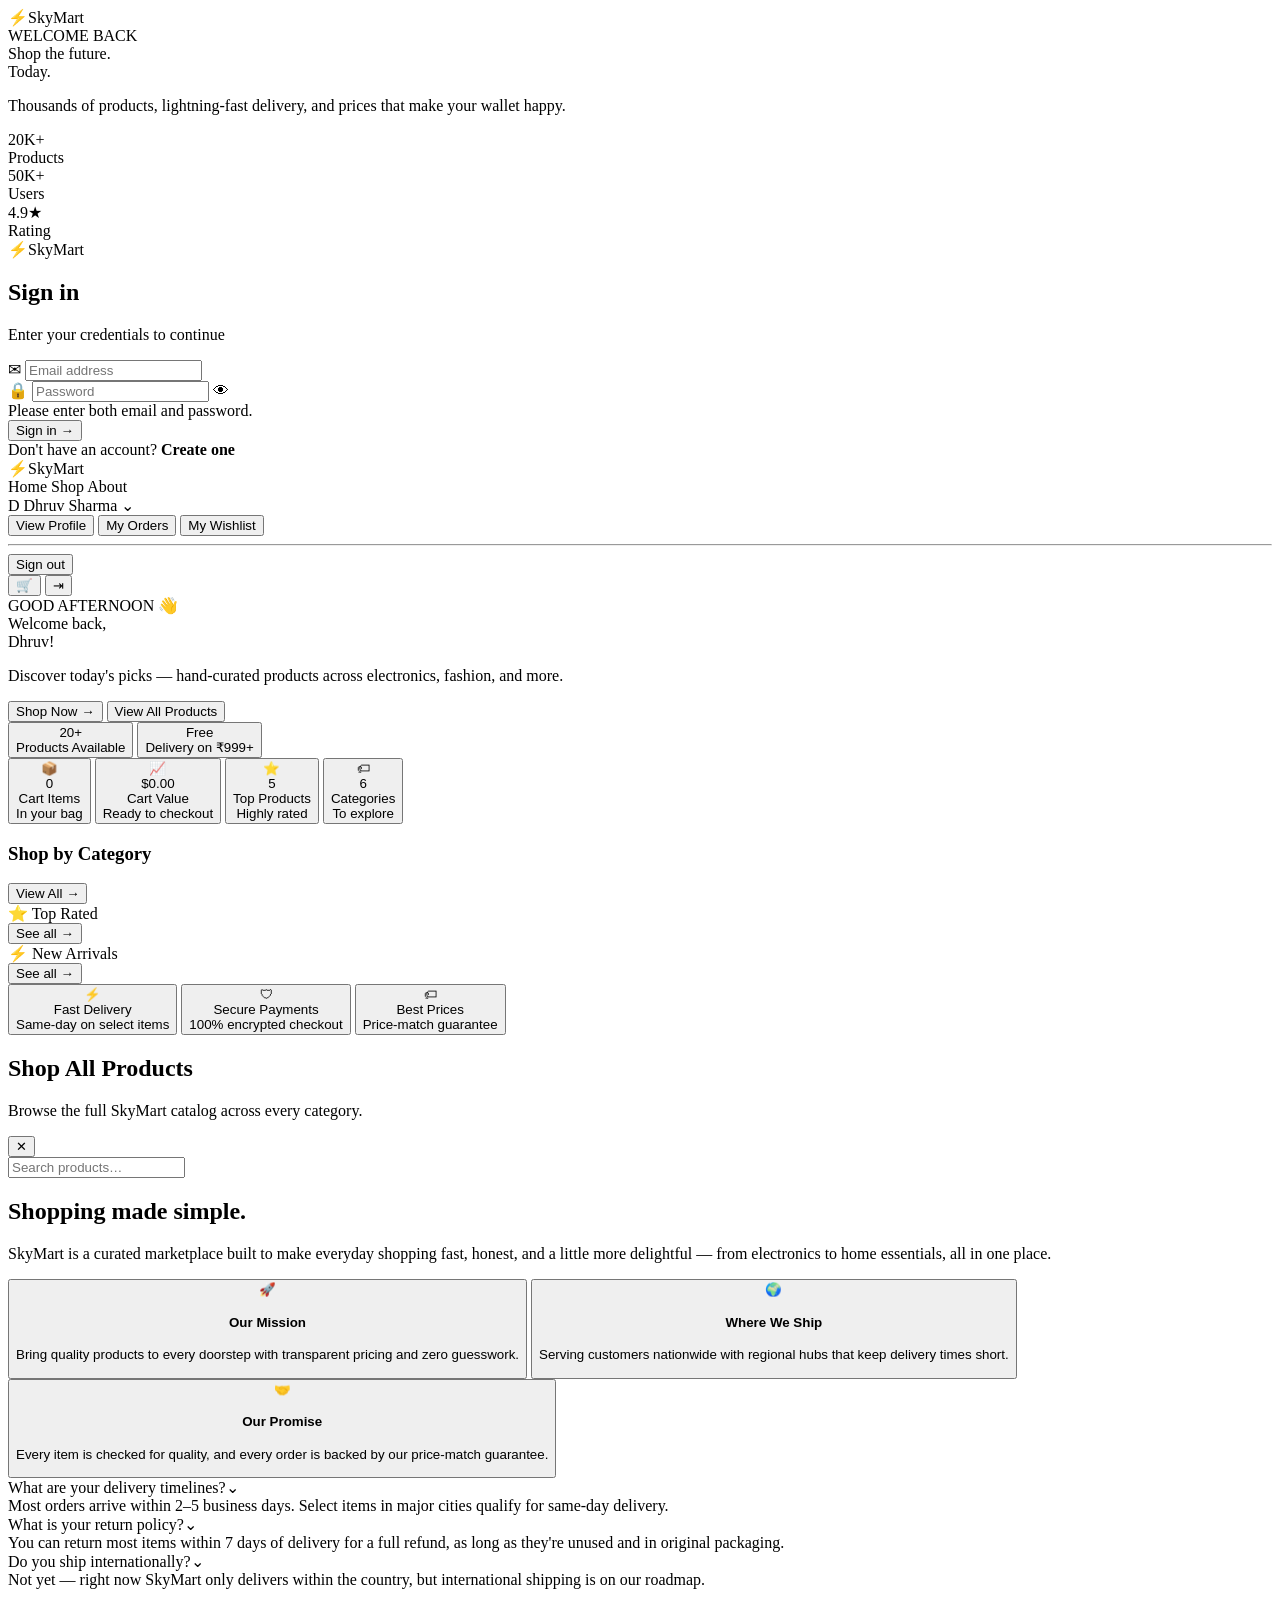
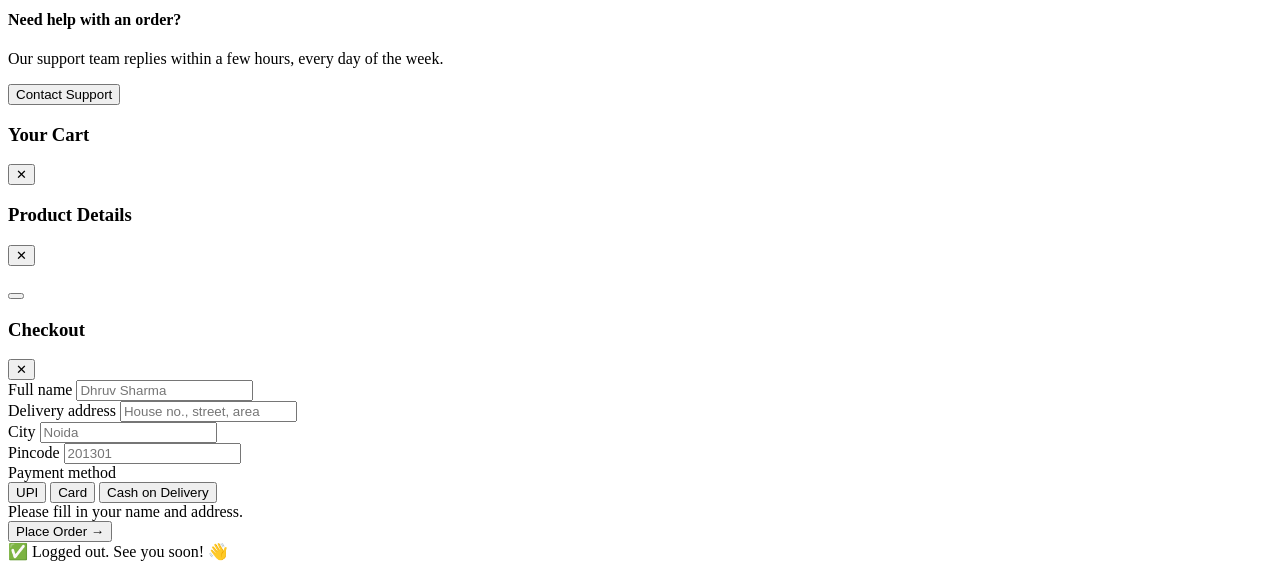
==== commit a442f171: "Update stylesheet and script paths in index.html" ====
--- a/SkyMart-Separated/index.html
+++ b/SkyMart-Separated/index.html
@@ -5,7 +5,7 @@
   <meta charset="UTF-8" />
   <title>SkyMart</title>
   <meta name="viewport" content="width=device-width, initial-scale=1.0" />
-  <link rel="stylesheet" href="style.css" />
+  <link rel="stylesheet" href="./SkyMart-Separated/style.css" />
 </head>
 
 <body>
@@ -491,7 +491,14 @@
 
   <div class="toast" id="toast">✅ Logged out. See you soon! 👋</div>
 
-  <script src="script.js"></script>
+  <script src="./SkyMart-Separated/script.js"></script>
 </body>
 
-</html>+</html>
+<!-- echo "# SkyMart1" >> README.md
+git init
+git add README.md
+git commit -m "first commit"
+git branch -M main
+git remote add origin https://github.com/DhruvSharma5/SkyMart1.git
+git push -u origin main -->
